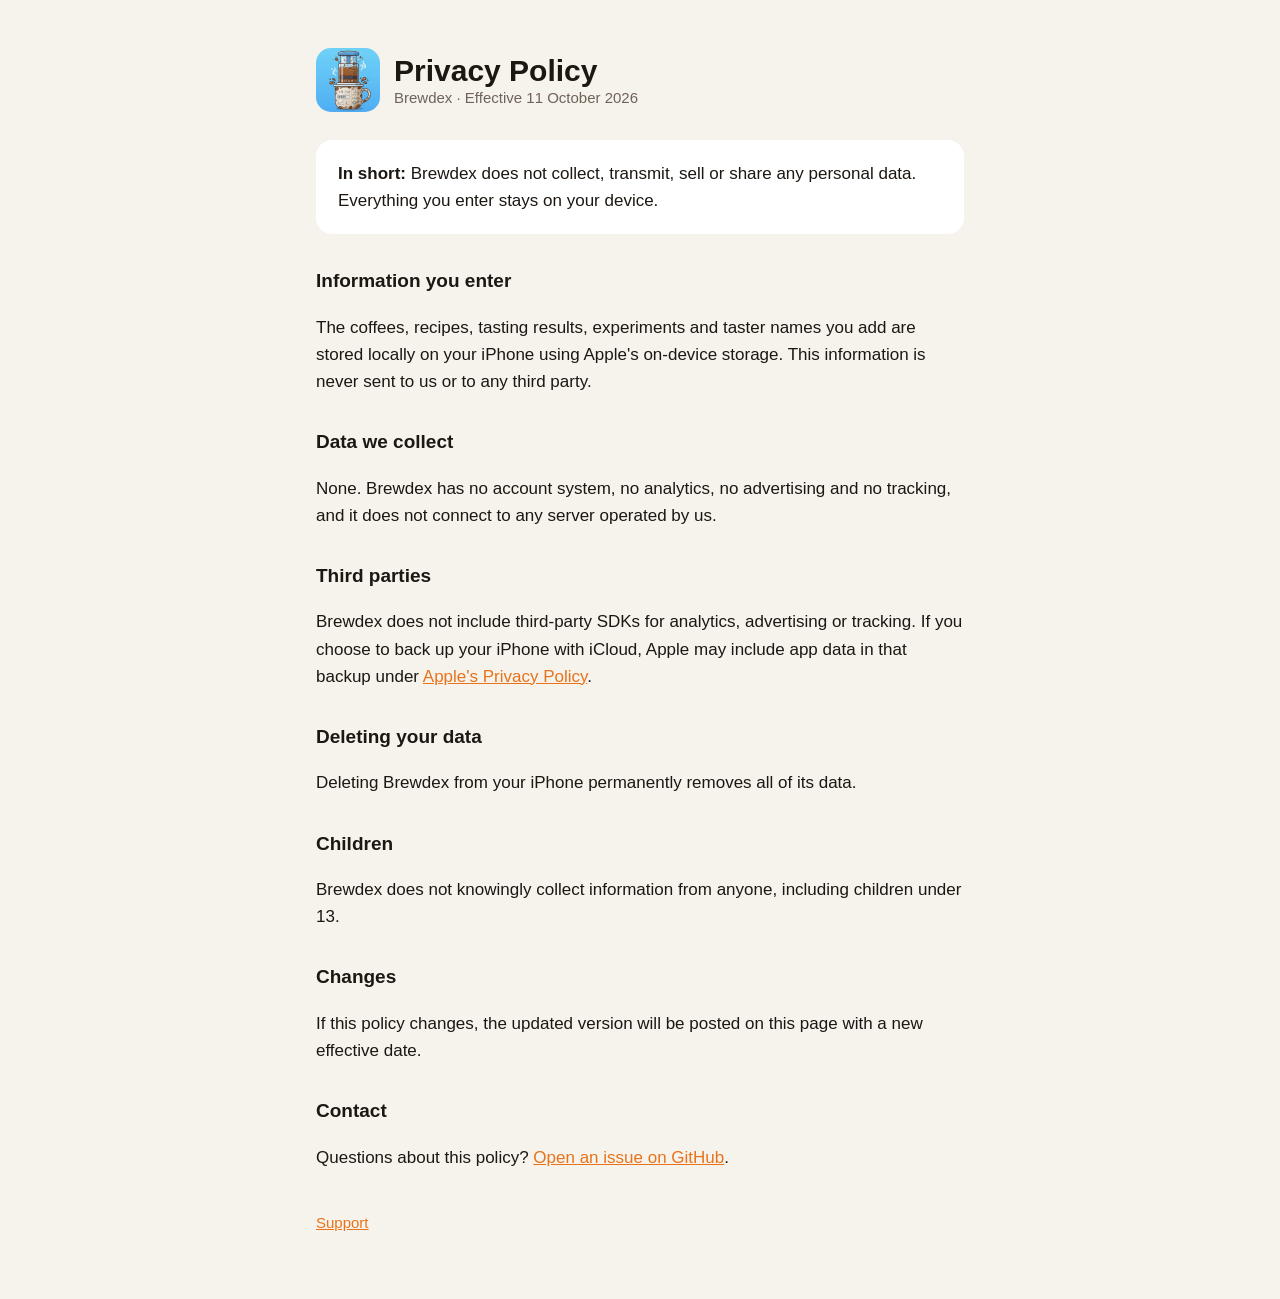
==== privacy.html @ 32f396dd "Add Brewdex support and privacy policy pages Co-Authored-By: Claude Opus 5.5 <noreply@anthropic.com>" ====
<!doctype html>
<html lang="en"><head><meta charset="utf-8"><meta name="viewport" content="width=device-width,initial-scale=1">
<title>Brewdex Privacy Policy</title><link rel="stylesheet" href="style.css"><link rel="icon" href="icon.png"></head>
<body><main>
<header><img src="icon.png" alt="Brewdex app icon"><h1>Privacy Policy<small>Brewdex · Effective 11 October 2026</small></h1></header>

<div class="card"><strong>In short:</strong> Brewdex does not collect, transmit, sell or share any personal data. Everything you enter stays on your device.</div>

<h2>Information you enter</h2>
<p>The coffees, recipes, tasting results, experiments and taster names you add are stored locally on your iPhone using Apple's on-device storage. This information is never sent to us or to any third party.</p>

<h2>Data we collect</h2>
<p>None. Brewdex has no account system, no analytics, no advertising and no tracking, and it does not connect to any server operated by us.</p>

<h2>Third parties</h2>
<p>Brewdex does not include third-party SDKs for analytics, advertising or tracking. If you choose to back up your iPhone with iCloud, Apple may include app data in that backup under <a href="https://www.apple.com/legal/privacy/">Apple's Privacy Policy</a>.</p>

<h2>Deleting your data</h2>
<p>Deleting Brewdex from your iPhone permanently removes all of its data.</p>

<h2>Children</h2>
<p>Brewdex does not knowingly collect information from anyone, including children under 13.</p>

<h2>Changes</h2>
<p>If this policy changes, the updated version will be posted on this page with a new effective date.</p>

<h2>Contact</h2>
<p>Questions about this policy? <a href="https://github.com/EyuelPersonal/brewdex-site/issues/new">Open an issue on GitHub</a>.</p>

<nav><a href="index.html">Support</a></nav>
</main></body></html>
---- style.css ----
:root{--bg:#f6f2ec;--card:#fff;--text:#1d1712;--muted:#6f6359;--accent:#e8731a}
@media (prefers-color-scheme:dark){:root{--bg:#17120e;--card:#221b16;--text:#f3ede6;--muted:#b3a698;--accent:#f08a3c}}
*{box-sizing:border-box}body{margin:0;background:var(--bg);color:var(--text);font:17px/1.6 -apple-system,BlinkMacSystemFont,"Segoe UI",Roboto,sans-serif}
main{max-width:680px;margin:0 auto;padding:48px 16px 64px}
header{display:flex;align-items:center;gap:14px;margin-bottom:28px}header img{width:64px;height:64px;border-radius:15px}
h1{font-size:30px;margin:0;line-height:1.2}h1 small{display:block;font-size:15px;font-weight:500;color:var(--muted)}
h2{font-size:19px;margin:32px 0 8px}a{color:var(--accent)}
.card{background:var(--card);border-radius:16px;padding:20px 22px;margin:16px 0}
nav{margin-top:40px;font-size:15px;color:var(--muted)}nav a{margin-right:16px}
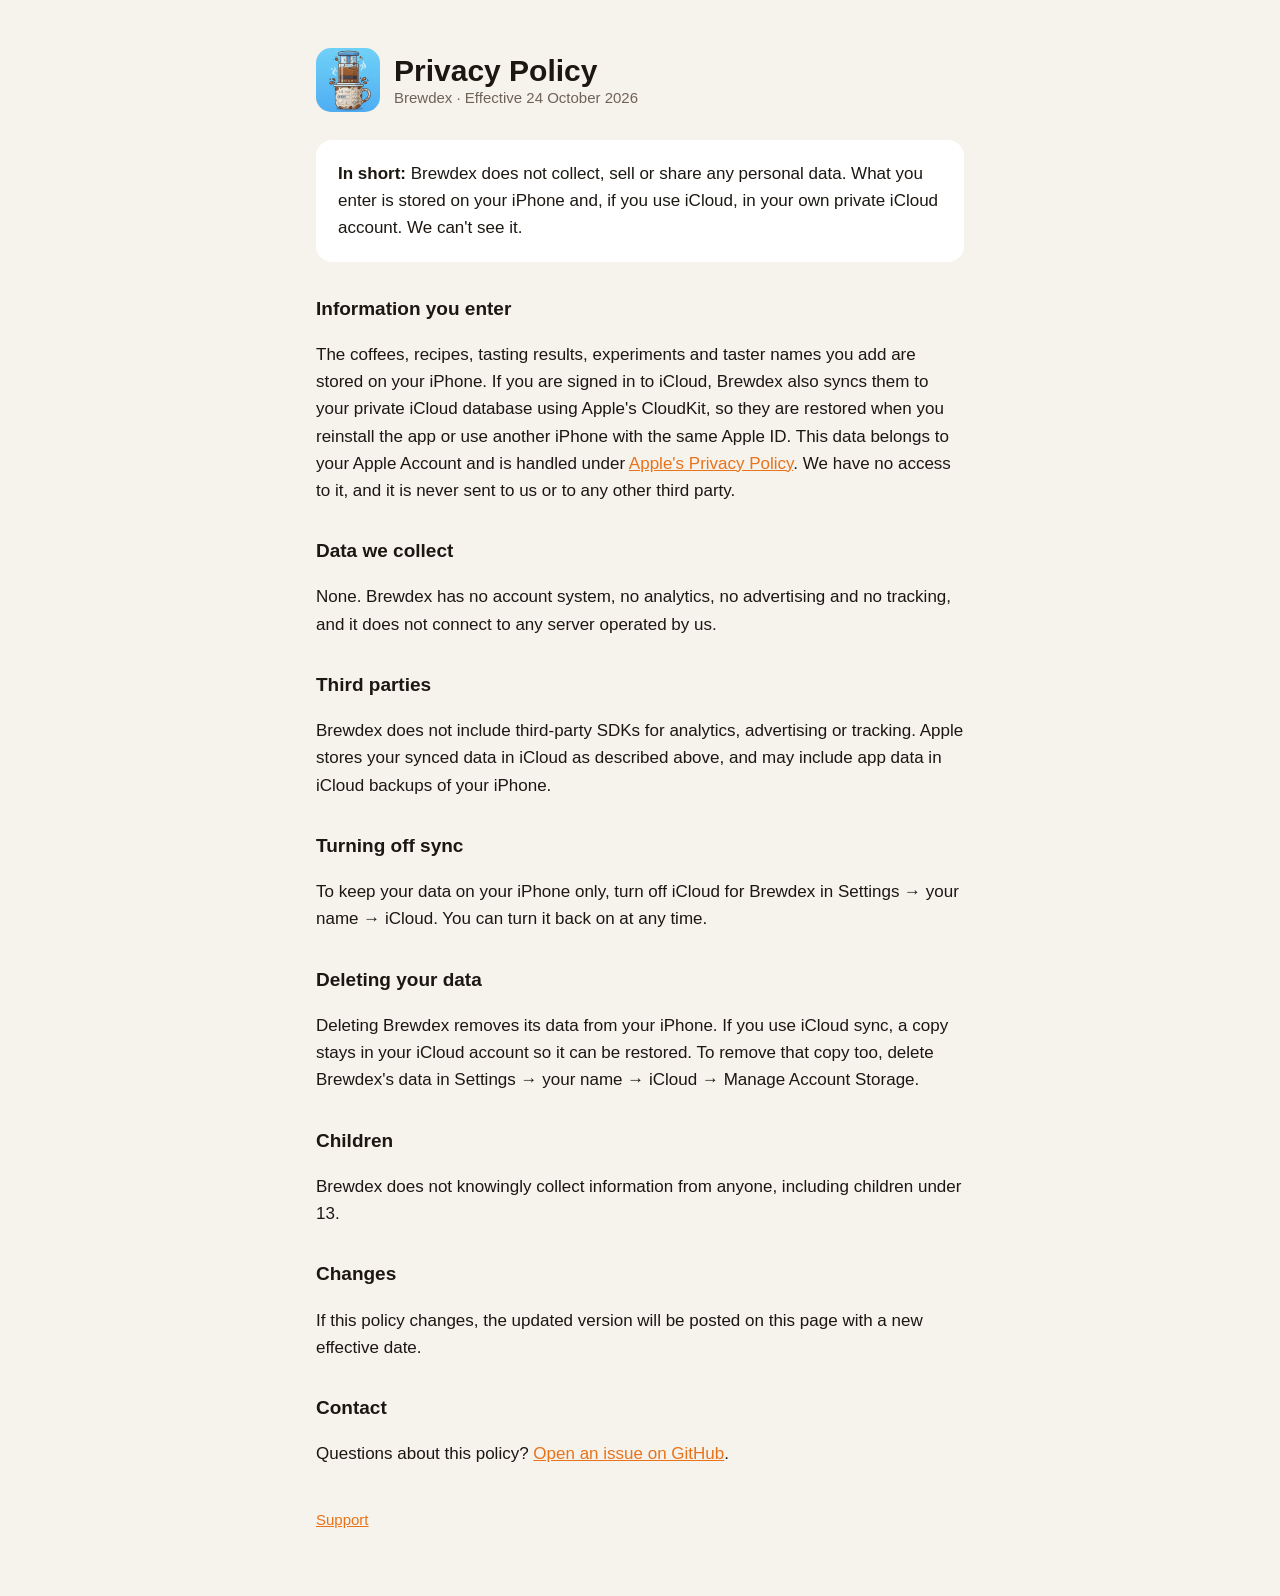
==== commit bf7718c7: "Describe iCloud sync in privacy policy and support FAQ for Brewdex 1.2 Co-Authored-By: Claude Opus 5" ====
--- a/privacy.html
+++ b/privacy.html
@@ -2,21 +2,24 @@
 <html lang="en"><head><meta charset="utf-8"><meta name="viewport" content="width=device-width,initial-scale=1">
 <title>Brewdex Privacy Policy</title><link rel="stylesheet" href="style.css"><link rel="icon" href="icon.png"></head>
 <body><main>
-<header><img src="icon.png" alt="Brewdex app icon"><h1>Privacy Policy<small>Brewdex · Effective 11 October 2026</small></h1></header>
+<header><img src="icon.png" alt="Brewdex app icon"><h1>Privacy Policy<small>Brewdex · Effective 24 October 2026</small></h1></header>
 
-<div class="card"><strong>In short:</strong> Brewdex does not collect, transmit, sell or share any personal data. Everything you enter stays on your device.</div>
+<div class="card"><strong>In short:</strong> Brewdex does not collect, sell or share any personal data. What you enter is stored on your iPhone and, if you use iCloud, in your own private iCloud account. We can't see it.</div>
 
 <h2>Information you enter</h2>
-<p>The coffees, recipes, tasting results, experiments and taster names you add are stored locally on your iPhone using Apple's on-device storage. This information is never sent to us or to any third party.</p>
+<p>The coffees, recipes, tasting results, experiments and taster names you add are stored on your iPhone. If you are signed in to iCloud, Brewdex also syncs them to your private iCloud database using Apple's CloudKit, so they are restored when you reinstall the app or use another iPhone with the same Apple ID. This data belongs to your Apple Account and is handled under <a href="https://www.apple.com/legal/privacy/">Apple's Privacy Policy</a>. We have no access to it, and it is never sent to us or to any other third party.</p>
 
 <h2>Data we collect</h2>
 <p>None. Brewdex has no account system, no analytics, no advertising and no tracking, and it does not connect to any server operated by us.</p>
 
 <h2>Third parties</h2>
-<p>Brewdex does not include third-party SDKs for analytics, advertising or tracking. If you choose to back up your iPhone with iCloud, Apple may include app data in that backup under <a href="https://www.apple.com/legal/privacy/">Apple's Privacy Policy</a>.</p>
+<p>Brewdex does not include third-party SDKs for analytics, advertising or tracking. Apple stores your synced data in iCloud as described above, and may include app data in iCloud backups of your iPhone.</p>
+
+<h2>Turning off sync</h2>
+<p>To keep your data on your iPhone only, turn off iCloud for Brewdex in Settings → your name → iCloud. You can turn it back on at any time.</p>
 
 <h2>Deleting your data</h2>
-<p>Deleting Brewdex from your iPhone permanently removes all of its data.</p>
+<p>Deleting Brewdex removes its data from your iPhone. If you use iCloud sync, a copy stays in your iCloud account so it can be restored. To remove that copy too, delete Brewdex's data in Settings → your name → iCloud → Manage Account Storage.</p>
 
 <h2>Children</h2>
 <p>Brewdex does not knowingly collect information from anyone, including children under 13.</p>
@@ -25,7 +28,7 @@
 <p>If this policy changes, the updated version will be posted on this page with a new effective date.</p>
 
 <h2>Contact</h2>
-<p>Questions about this policy? <a href="https://github.com/EyuelPersonal/brewdex-site/issues/new">Open an issue on GitHub</a>.</p>
+<p>Questions about this policy? <a href="https://github.com/brewdex-coffee-rankings/brewdex-site/issues/new">Open an issue on GitHub</a>.</p>
 
 <nav><a href="index.html">Support</a></nav>
 </main></body></html>
